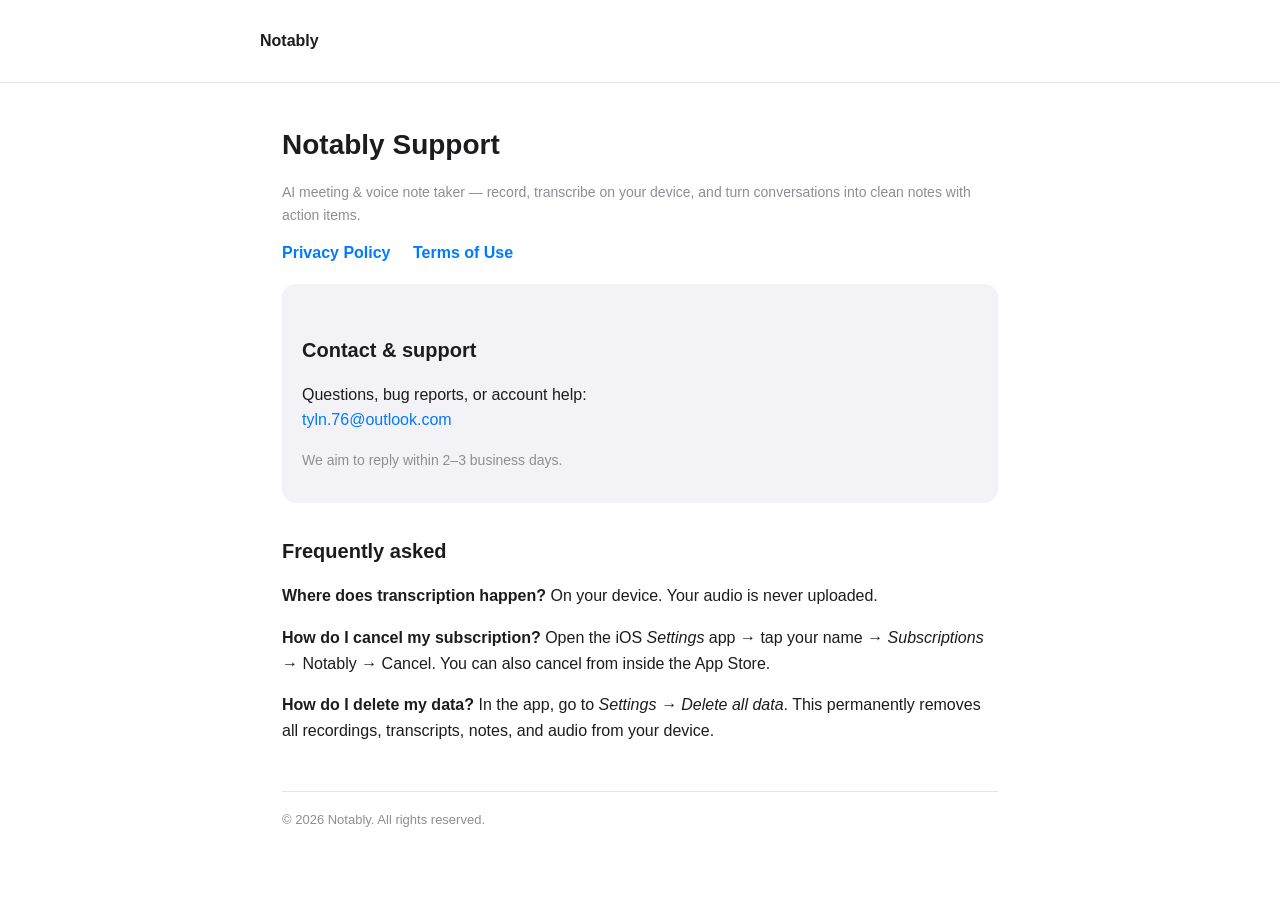
==== index.html @ 7bff569d "Add Notably legal pages (privacy, terms, support)" ====
<!doctype html>
<html lang="en">
<head>
<meta charset="utf-8" />
<meta name="viewport" content="width=device-width, initial-scale=1" />
<title>Notably — Support</title>
<link rel="stylesheet" href="style.css" />
</head>
<body>
<header class="site"><div class="wrap"><strong>Notably</strong></div></header>
<div class="wrap">
  <h1>Notably Support</h1>
  <p class="muted">AI meeting &amp; voice note taker — record, transcribe on your device, and turn conversations into clean notes with action items.</p>

  <div class="nav">
    <a href="privacy.html">Privacy Policy</a>
    <a href="terms.html">Terms of Use</a>
  </div>

  <div class="card">
    <h2>Contact &amp; support</h2>
    <p>Questions, bug reports, or account help:<br />
    <a href="mailto:tyln.76@outlook.com">tyln.76@outlook.com</a></p>
    <p class="muted">We aim to reply within 2–3 business days.</p>
  </div>

  <h2>Frequently asked</h2>
  <p><strong>Where does transcription happen?</strong> On your device. Your audio is never uploaded.</p>
  <p><strong>How do I cancel my subscription?</strong> Open the iOS <em>Settings</em> app → tap your name → <em>Subscriptions</em> → Notably → Cancel. You can also cancel from inside the App Store.</p>
  <p><strong>How do I delete my data?</strong> In the app, go to <em>Settings → Delete all data</em>. This permanently removes all recordings, transcripts, notes, and audio from your device.</p>

  <footer>© 2026 Notably. All rights reserved.</footer>
</div>
</body>
</html>
---- style.css ----
:root { color-scheme: light dark; }
* { box-sizing: border-box; }
body {
  font: 16px/1.6 -apple-system, BlinkMacSystemFont, "Segoe UI", Roboto, Helvetica, Arial, sans-serif;
  margin: 0; padding: 0; color: #1c1c1e; background: #fff;
}
@media (prefers-color-scheme: dark) { body { color: #e5e5ea; background: #000; } a { color: #0a84ff; } .card { background:#1c1c1e; } }
.wrap { max-width: 760px; margin: 0 auto; padding: 40px 22px 80px; }
header.site { padding: 28px 22px; border-bottom: 1px solid rgba(127,127,127,.2); }
header.site .wrap { padding: 0; max-width: 760px; margin: 0 auto; }
h1 { font-size: 28px; margin: 0 0 6px; }
h2 { font-size: 20px; margin: 32px 0 8px; }
.muted { color: #8e8e93; font-size: 14px; }
a { color: #007aff; text-decoration: none; }
a:hover { text-decoration: underline; }
.card { background:#f2f2f7; border-radius: 14px; padding: 18px 20px; margin: 18px 0; }
.nav a { margin-right: 18px; font-weight: 600; }
ul { padding-left: 22px; }
li { margin: 6px 0; }
footer { margin-top: 48px; padding-top: 18px; border-top: 1px solid rgba(127,127,127,.2); color:#8e8e93; font-size: 13px; }
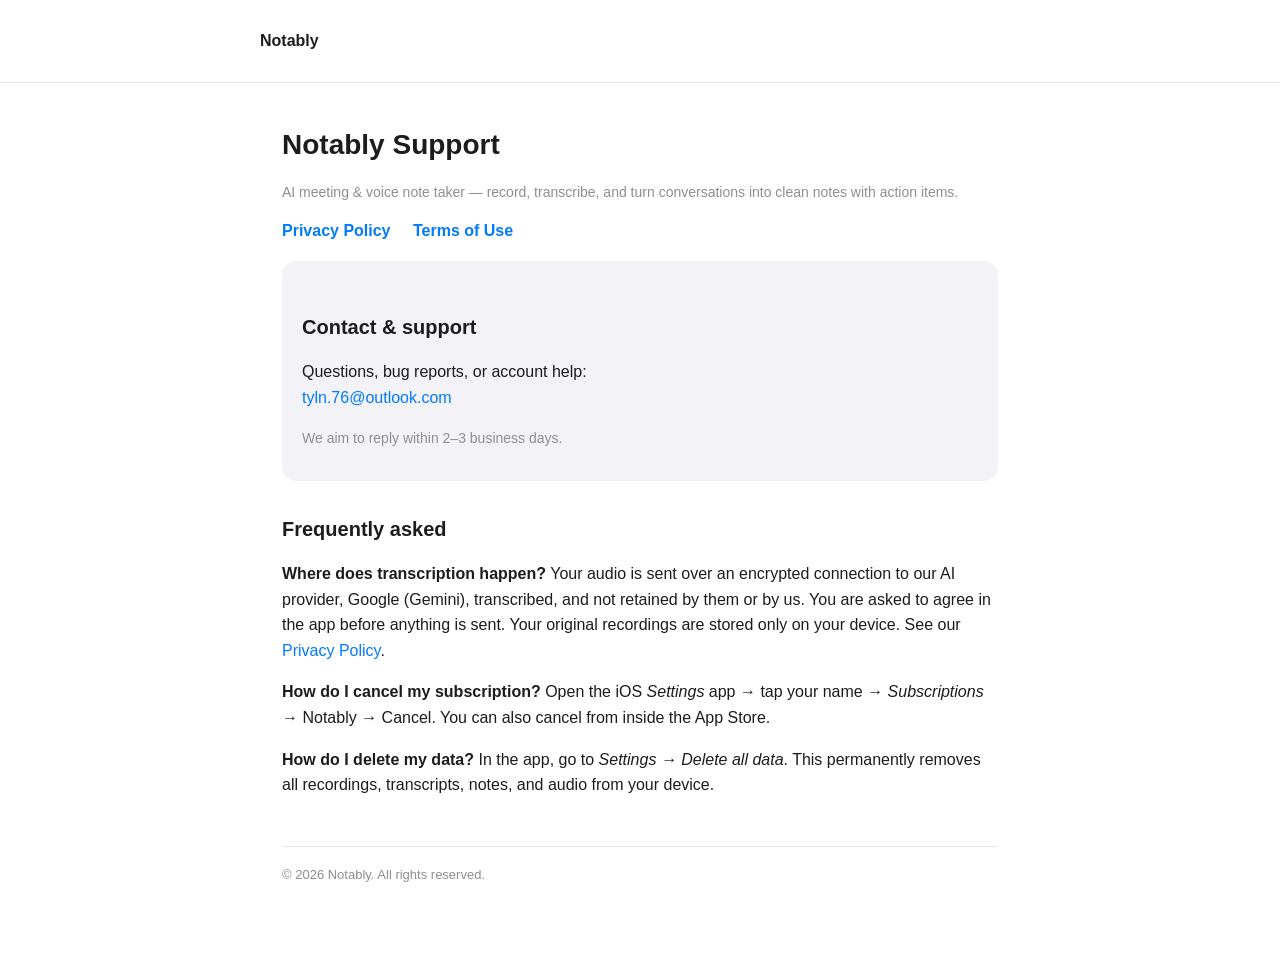
==== commit 7545ee94: "Correct remaining "audio stays on device" claims Transcription runs on Google (Gemini), not on-devic" ====
--- a/index.html
+++ b/index.html
@@ -10,7 +10,7 @@
 <header class="site"><div class="wrap"><strong>Notably</strong></div></header>
 <div class="wrap">
   <h1>Notably Support</h1>
-  <p class="muted">AI meeting &amp; voice note taker — record, transcribe on your device, and turn conversations into clean notes with action items.</p>
+  <p class="muted">AI meeting &amp; voice note taker — record, transcribe, and turn conversations into clean notes with action items.</p>
 
   <div class="nav">
     <a href="privacy.html">Privacy Policy</a>
@@ -25,7 +25,7 @@
   </div>
 
   <h2>Frequently asked</h2>
-  <p><strong>Where does transcription happen?</strong> On your device. Your audio is never uploaded.</p>
+  <p><strong>Where does transcription happen?</strong> Your audio is sent over an encrypted connection to our AI provider, Google (Gemini), transcribed, and not retained by them or by us. You are asked to agree in the app before anything is sent. Your original recordings are stored only on your device. See our <a href="privacy.html">Privacy Policy</a>.</p>
   <p><strong>How do I cancel my subscription?</strong> Open the iOS <em>Settings</em> app → tap your name → <em>Subscriptions</em> → Notably → Cancel. You can also cancel from inside the App Store.</p>
   <p><strong>How do I delete my data?</strong> In the app, go to <em>Settings → Delete all data</em>. This permanently removes all recordings, transcripts, notes, and audio from your device.</p>
 
